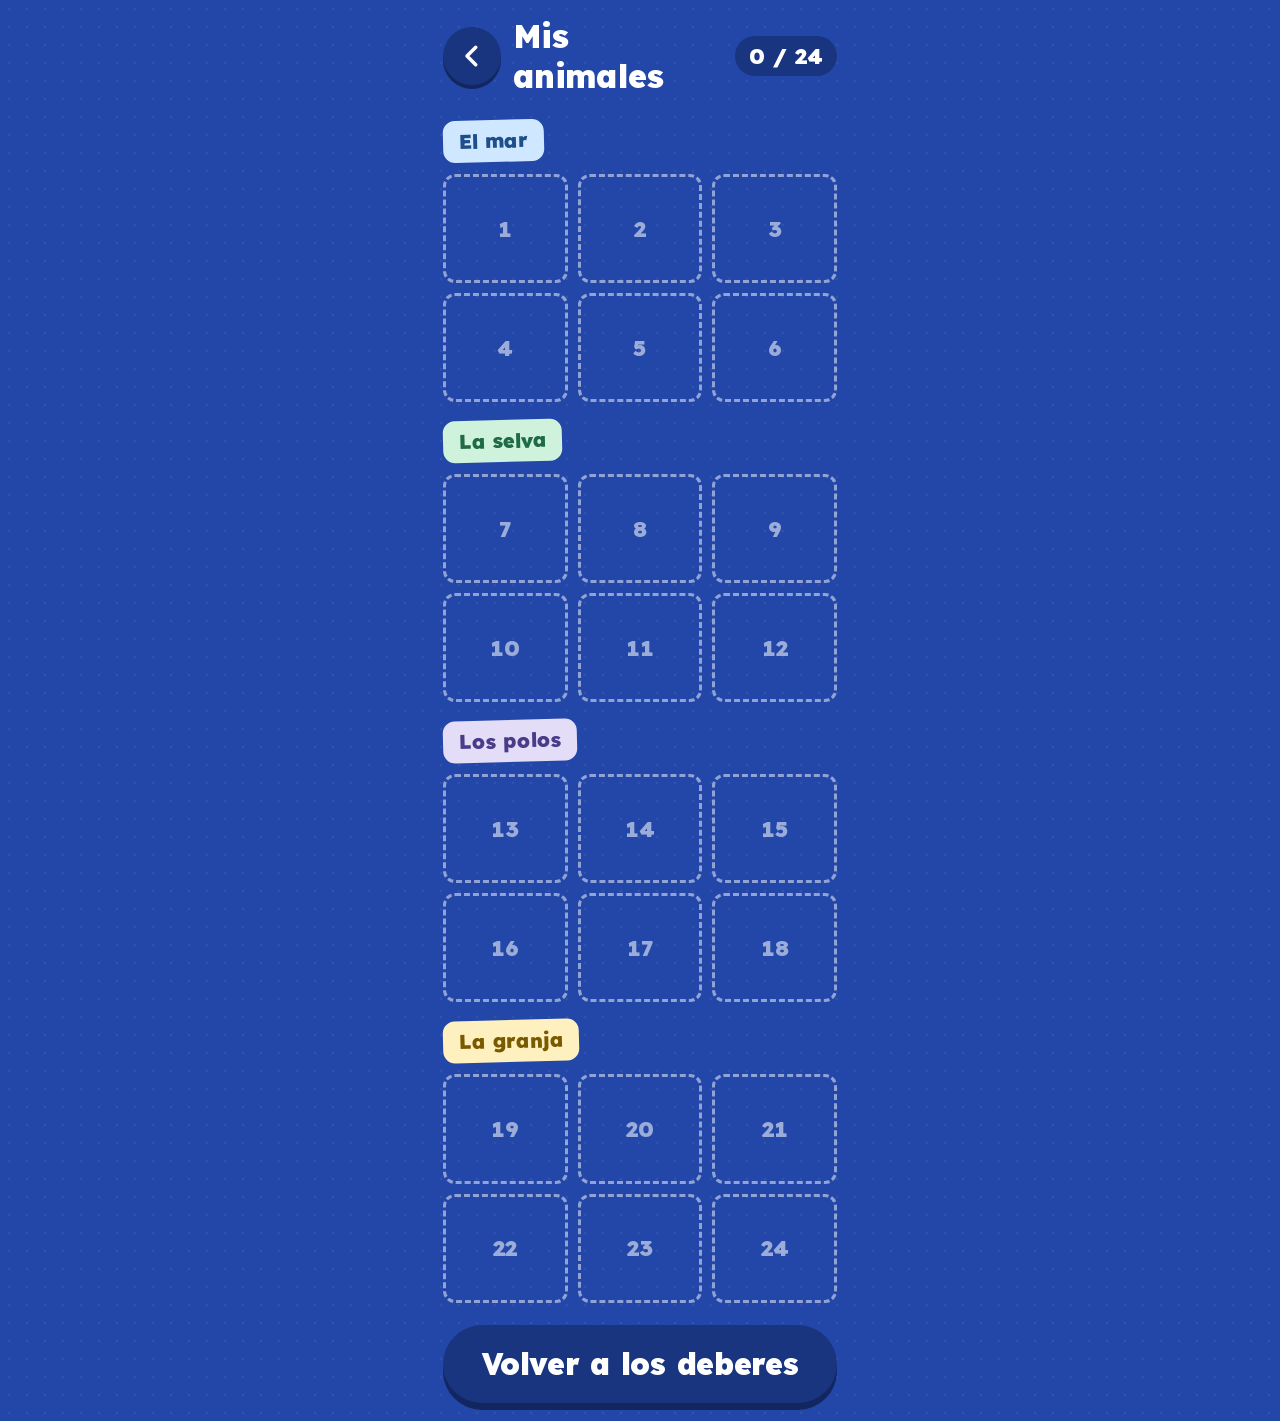
==== album-animales.html @ aaac0f87 "Espace parent, maths, album d'animaux et étape « Con un mayor » - papas.html : l'espace des parents " ====
<!doctype html>
<html lang="es">
<head>
<meta charset="utf-8">
<meta name="viewport" content="width=device-width,initial-scale=1,viewport-fit=cover">
<meta name="theme-color" content="#2347A8">
<title>Mis animales</title>
<link rel="preload" href="assets/fonts/lexend-latin.woff2" as="font" type="font/woff2" crossorigin>
<link rel="stylesheet" href="style.css?v=10">
<style>
  header{display:flex;align-items:center;gap:12px;margin-bottom:6px}
  h1{flex:1;font-weight:850;font-size:32px;letter-spacing:-.02em}
  .compte{font-weight:850;font-size:22px;font-variant-numeric:tabular-nums;background:var(--page-fonce);border-radius:20px;padding:6px 14px}
  section{margin-top:18px}
  section .bandeau{font-size:20px}
  .grille{display:grid;grid-template-columns:1fr 1fr 1fr;gap:10px;margin-top:12px}
  .grille .cromo b{font-size:14px}
  .grille .hueco{font-size:22px}
  .grille button.cromo{text-align:inherit}
  .zoom{position:fixed;inset:0;z-index:20;background:rgba(10,20,60,.82);display:flex;flex-direction:column;align-items:center;justify-content:center;gap:16px;padding:24px;text-align:center}
  .zoom[hidden]{display:none}
  .zoom .cromo{width:min(260px,70vw)}
  .zoom .cromo b{font-size:24px}
  .zoom p{font-size:21px;font-weight:700;max-width:28ch;line-height:1.3}
  .zoom .langues{font-size:18px;color:var(--encre-douce)}
  .gros{margin-top:22px}
</style>
</head>
<body>
<main class="ecran">
  <header>
    <a class="rond" href="index.html" aria-label="Volver"></a>
    <h1>Mis animales</h1>
    <span class="compte" id="compte"></span>
  </header>
  <div id="milieux"></div>
  <a class="gros clair" href="index.html">Volver a los deberes</a>
</main>

<div class="zoom" id="zoom" hidden>
  <div id="zoomCarte"></div>
  <p class="langues" id="zoomLangues"></p>
  <p id="zoomDato"></p>
  <button class="gros" id="fermer">Cerrar</button>
</div>

<script src="commun.js?v=10"></script>
<script src="animaux.js?v=10"></script>
<script>
  const $ = (id) => document.getElementById(id);
  if (new URLSearchParams(location.search).has("reset")) localStorage.removeItem(CLE_COLLECTION);
  document.querySelector("header .rond").innerHTML = `<svg viewBox="0 0 24 24" fill="none" stroke="currentColor" stroke-width="2.8" stroke-linecap="round" stroke-linejoin="round"><path d="M15 5l-7 7 7 7"/></svg>`;
  const a_moi = collection();
  $("compte").textContent = `${a_moi.length} / ${ANIMAUX.length}`;

  Object.entries(MILIEUX).forEach(([cle, M]) => {
    const sec = document.createElement("section");
    sec.innerHTML = `<span class="bandeau" style="background:${M.fond};color:${M.encre};box-shadow:none">${M.nom}</span>`;
    const grille = document.createElement("div"); grille.className = "grille";
    ANIMAUX.filter((a) => a.m === cle).forEach((a) => {
      if (a_moi.includes(a.n)) {
        const b = document.createElement("button");
        const c = cromoAnimal(a); b.className = c.className; b.innerHTML = c.innerHTML;
        b.addEventListener("click", () => ouvrir(a));
        grille.append(b);
      } else {
        const h = document.createElement("div"); h.className = "hueco"; h.textContent = a.n; grille.append(h);
      }
    });
    sec.append(grille); $("milieux").append(sec);
  });

  function ouvrir(a) {
    $("zoomCarte").innerHTML = ""; $("zoomCarte").append(cromoAnimal(a));
    $("zoomLangues").textContent = `${a.en} · ${a.fr}`;
    $("zoomDato").textContent = a.dato;
    $("zoom").hidden = false;
    direSuite([[a.es + ".", "es-ES"], [a.dato, "es-ES"]]);
  }
  $("fermer").addEventListener("click", () => { speechSynthesis.cancel(); $("zoom").hidden = true; });
</script>
</body>
</html>
---- style.css ----
@font-face{font-family:"Lexend";font-style:normal;font-weight:100 900;font-display:swap;src:url("assets/fonts/lexend-latin-ext.woff2") format("woff2");unicode-range:U+0100-02BA,U+02BD-02C5,U+02C7-02CC,U+02CE-02D7,U+02DD-02FF,U+1E00-1EFF,U+2020,U+20A0-20AB,U+20AD-20C0,U+2113,U+2C60-2C7F,U+A720-A7FF}
@font-face{font-family:"Lexend";font-style:normal;font-weight:100 900;font-display:swap;src:url("assets/fonts/lexend-latin.woff2") format("woff2");unicode-range:U+0000-00FF,U+0131,U+0152-0153,U+02BB-02BC,U+02C6,U+02DA,U+02DC,U+0304,U+0308,U+0329,U+2000-206F,U+20AC,U+2122,U+2191,U+2193,U+2212,U+2215,U+FEFF,U+FFFD}

:root{
  --page:#2347A8; --page-fonce:#1A3580; --page-ombre:#122760;
  --jaune:#F2B90F; --jaune-f:#B98700;
  --rouge:#E0453F; --rouge-f:#A82B26;
  --vert:#2E9E57; --vert-f:#1F7340;
  --orange:#F08A1C;
  --marine:#1E2A44;
  --blanc:#FFFFFF; --ciel:#E7F0FF;
  --encre:#FFFFFF; --encre-douce:#C9D6F5;
  --ease:cubic-bezier(.16,1,.3,1);
  font-family:"Lexend",system-ui,sans-serif;
}
*{box-sizing:border-box;margin:0;padding:0}
html,body{height:100%}
body{min-height:100dvh;background:var(--page);color:var(--encre);overflow-x:hidden;-webkit-tap-highlight-color:transparent;user-select:none;-webkit-user-select:none;
  background-image:radial-gradient(rgba(255,255,255,.06) 1.5px,transparent 1.6px);background-size:18px 18px}
::selection{background:var(--jaune);color:var(--marine)}
button{font:inherit;color:inherit;border:0;background:none;cursor:pointer;touch-action:manipulation}
button:focus-visible,a:focus-visible{outline:4px solid var(--jaune);outline-offset:4px;border-radius:18px}
a{color:inherit;text-decoration:none}

.ecran{max-width:430px;margin:0 auto;min-height:100dvh;display:flex;flex-direction:column;padding:max(16px,env(safe-area-inset-top)) 18px max(18px,env(safe-area-inset-bottom))}

/* Bandeau d'album, légèrement de travers */
.bandeau{display:inline-block;align-self:flex-start;background:var(--jaune);color:var(--marine);font-weight:850;font-size:24px;letter-spacing:-.01em;
  padding:8px 16px 9px;border-radius:12px;transform:rotate(-1.5deg);box-shadow:0 4px 0 var(--jaune-f)}

/* Cromo */
.cromo{position:relative;display:flex;flex-direction:column;border-radius:12px;background:var(--blanc);padding:6px;
  box-shadow:0 6px 14px rgba(0,0,0,.4);aspect-ratio:4/3.5}
.cromo .art{flex:1;border-radius:6px;background:var(--ciel);display:grid;place-items:center;overflow:hidden}
.cromo .art svg{width:86%;height:auto}
.cromo .art .txt{font-weight:900;font-size:52px;color:var(--marine);letter-spacing:-.02em;font-variant-numeric:tabular-nums}
.cromo .art .txt.long{font-size:26px}
.cromo b{margin-top:5px;border-radius:5px;background:var(--rouge);color:#fff;font-weight:800;font-size:20px;text-align:center;padding:2px 4px 3px;line-height:1.1}
.hueco{border-radius:12px;border:3px dashed rgba(255,255,255,.5);display:grid;place-items:center;aspect-ratio:4/3.5;
  font-weight:850;font-size:32px;color:rgba(255,255,255,.55)}

/* Gros bouton */
.gros{display:flex;align-items:center;justify-content:center;gap:12px;width:100%;min-height:78px;border-radius:40px;
  background:var(--jaune);color:var(--marine);font-weight:900;font-size:30px;letter-spacing:-.01em;
  box-shadow:0 7px 0 var(--jaune-f),0 14px 22px rgba(0,0,0,.35);transition:transform .2s var(--ease),box-shadow .2s var(--ease)}
.gros:active{transform:translateY(5px);box-shadow:0 2px 0 var(--jaune-f),0 6px 10px rgba(0,0,0,.3)}
.gros.vert{background:var(--vert);color:#fff;box-shadow:0 7px 0 var(--vert-f),0 14px 22px rgba(0,0,0,.35)}
.gros.vert:active{box-shadow:0 2px 0 var(--vert-f)}
.gros.clair{background:var(--page-fonce);color:#fff;box-shadow:0 7px 0 var(--page-ombre)}
.gros svg{width:30px;height:30px}

/* Bouton rond */
.rond{width:58px;height:58px;border-radius:50%;display:grid;place-items:center;flex:none;background:var(--page-fonce);color:#fff;
  box-shadow:0 4px 0 var(--page-ombre);transition:transform .2s var(--ease)}
.rond:active{transform:translateY(3px);box-shadow:0 1px 0 var(--page-ombre)}
.rond svg{width:30px;height:30px}
.rond.jaune{background:var(--jaune);color:var(--marine);box-shadow:0 4px 0 var(--jaune-f)}

/* Chemin d'étapes (jeu de l'oie) */
.chemin{display:flex;gap:6px;align-items:center}
.chemin .case{flex:1;height:40px;border-radius:10px;background:var(--page-fonce);display:grid;place-items:center;color:var(--encre-douce);transition:background .4s var(--ease),transform .4s var(--ease)}
.chemin .case svg{width:22px;height:22px}
.chemin .case.faite{background:var(--jaune);color:var(--marine)}
.chemin .case.ici{background:#fff;color:var(--page);transform:translateY(-3px);box-shadow:0 4px 0 var(--orange)}
.chemin .case.pausa{background:transparent;border:2px dashed rgba(255,255,255,.35)}

@media (prefers-reduced-motion:reduce){
  *,*::before,*::after{animation-duration:.01ms!important;animation-iteration-count:1!important;transition-duration:.01ms!important}
}

[hidden]{display:none!important}

/* Cromos d'animaux */
.cromo.animal .art{position:relative}
.cromo.animal .art img{position:absolute;inset:0;width:100%;height:100%;object-fit:cover;z-index:1}
.cromo.animal .provisoire{font-weight:850;font-size:20px;text-align:center;padding:6px;line-height:1.1;text-transform:capitalize}
.cromo.animal b{background:var(--marine)}
.cromo.animal.oro{background:linear-gradient(135deg,#F7D774,#E0A800 45%,#FFE9A3 55%,#C98F00);}
.cromo.animal.oro b{background:#B07A00}
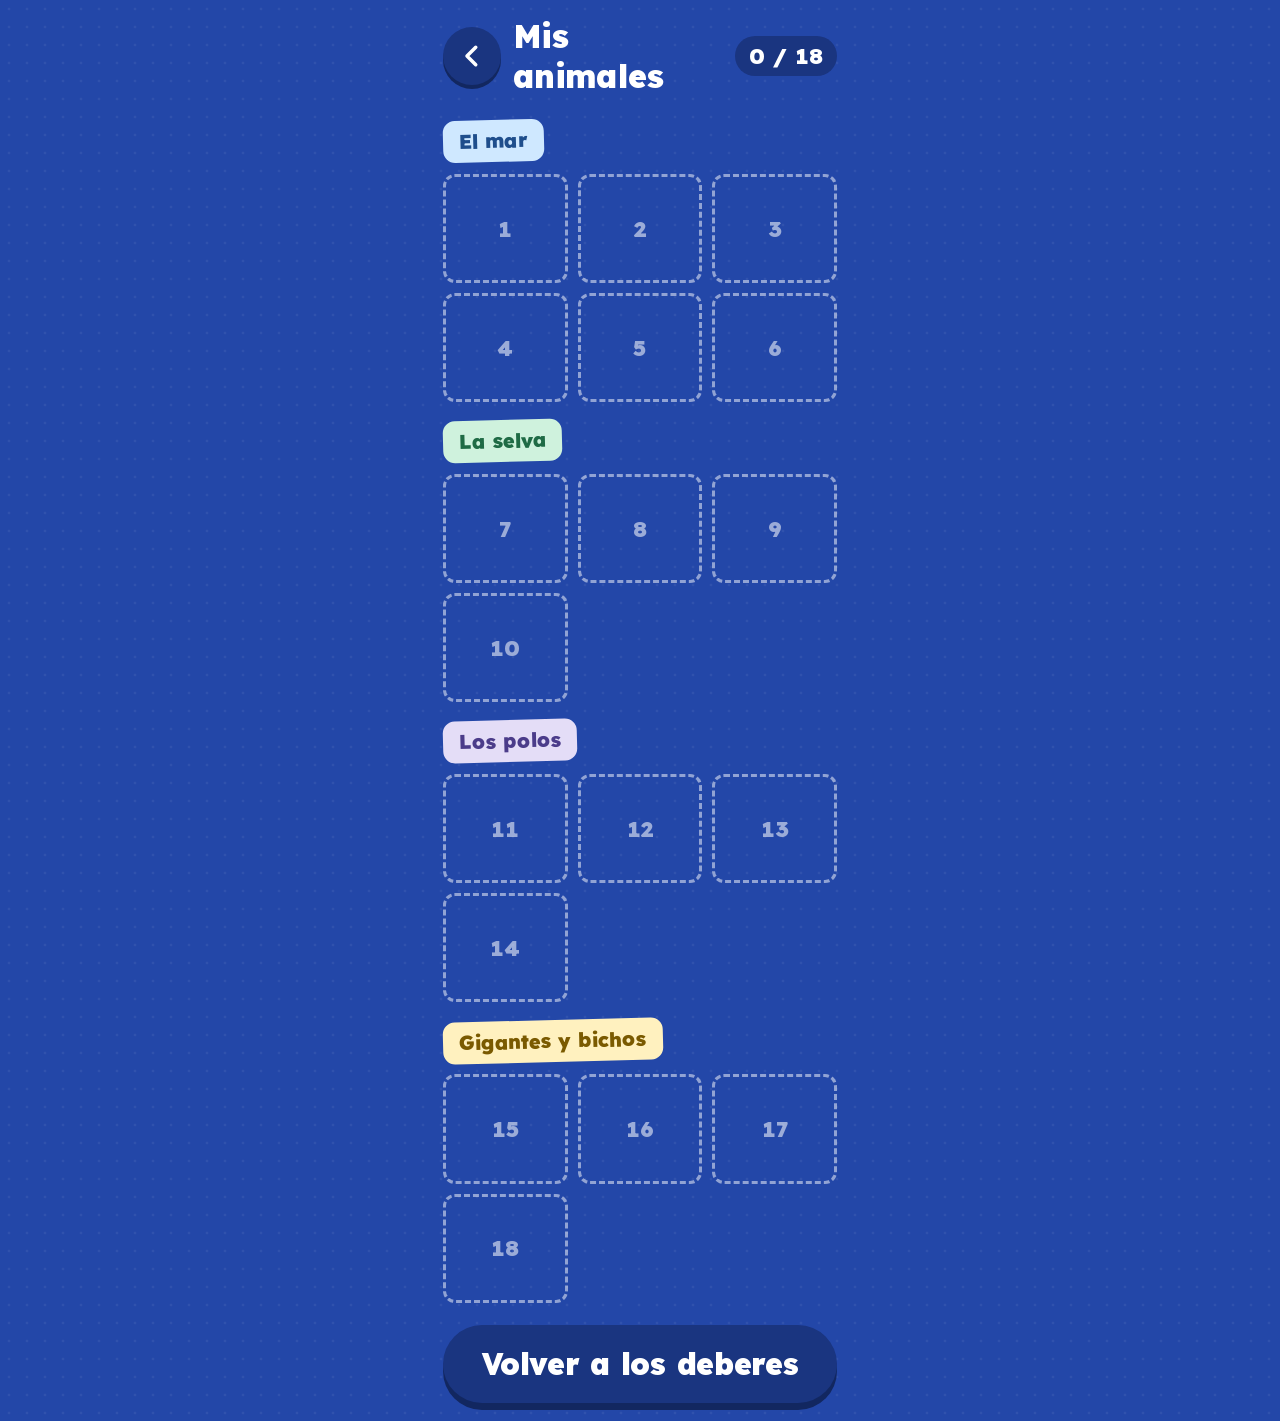
==== commit b6826e42: "Durée de la pause réglable (5 ou 10 min) et 18 animaux - papas.html : « Descanso entre sesiones » (5" ====
--- a/album-animales.html
+++ b/album-animales.html
@@ -4,6 +4,9 @@
 <meta charset="utf-8">
 <meta name="viewport" content="width=device-width,initial-scale=1,viewport-fit=cover">
 <meta name="theme-color" content="#2347A8">
+<link rel="manifest" href="manifest.webmanifest">
+<link rel="icon" href="icone-192.png">
+<link rel="apple-touch-icon" href="icone-192.png">
 <title>Mis animales</title>
 <link rel="preload" href="assets/fonts/lexend-latin.woff2" as="font" type="font/woff2" crossorigin>
 <link rel="stylesheet" href="style.css?v=10">
@@ -14,7 +17,8 @@
   section{margin-top:18px}
   section .bandeau{font-size:20px}
   .grille{display:grid;grid-template-columns:1fr 1fr 1fr;gap:10px;margin-top:12px}
-  .grille .cromo b{font-size:14px}
+  .grille > *{min-width:0}
+  .grille .cromo b{font-size:14px;overflow-wrap:anywhere;hyphens:auto}
   .grille .hueco{font-size:22px}
   .grille button.cromo{text-align:inherit}
   .zoom{position:fixed;inset:0;z-index:20;background:rgba(10,20,60,.82);display:flex;flex-direction:column;align-items:center;justify-content:center;gap:16px;padding:24px;text-align:center}
@@ -45,7 +49,8 @@
 </div>
 
 <script src="commun.js?v=10"></script>
-<script src="animaux.js?v=10"></script>
+<script src="animaux.js?v=12"></script>
+<script src="sync.js?v=4"></script>
 <script>
   const $ = (id) => document.getElementById(id);
   if (new URLSearchParams(location.search).has("reset")) localStorage.removeItem(CLE_COLLECTION);
@@ -77,6 +82,8 @@
     $("zoom").hidden = false;
     direSuite([[a.es + ".", "es-ES"], [a.dato, "es-ES"]]);
   }
+  // Les cromos gagnés sur un autre téléphone (celui de la abuela…) : si la collection a grandi, on la redessine.
+  Sync.synchroniserProgreso().then((ok) => { if (ok && collection().length !== a_moi.length) location.reload(); });
   $("fermer").addEventListener("click", () => { speechSynthesis.cancel(); $("zoom").hidden = true; });
 </script>
 </body>
